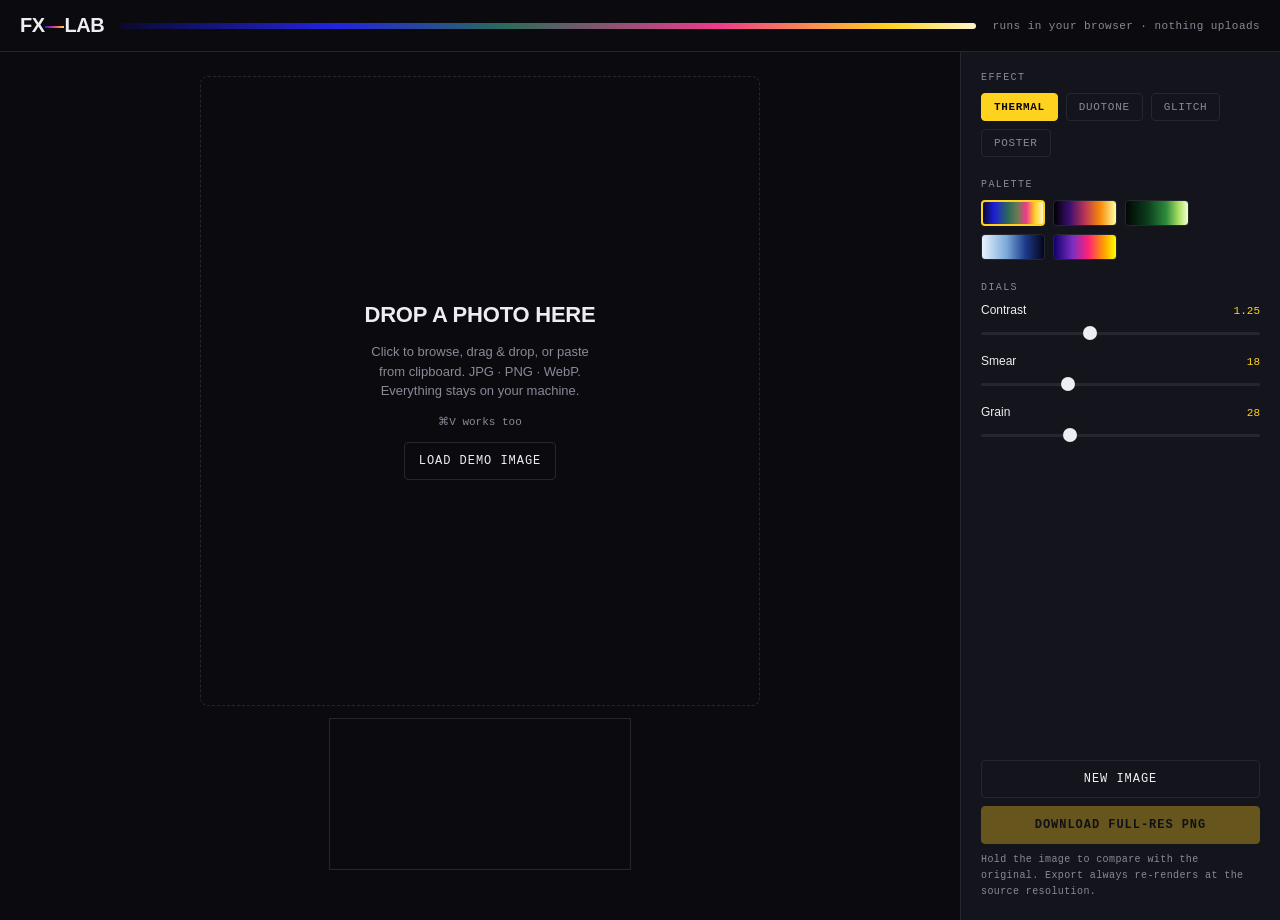
==== fx-lab/index.html @ 8ddd8168 "Add FX LAB image effects tool at /fx-lab Co-Authored-By: Claude Fable 5 <noreply@anthropic.com>" ====
<!DOCTYPE html>
<html lang="en">
<head>
  <meta charset="utf-8">
  <meta name="viewport" content="width=device-width, initial-scale=1">
  <title>FX LAB — image effects</title>
  <meta name="description" content="Upload a photo, apply thermal / duotone / glitch / poster effects in your browser, download full-res. Nothing uploads — everything runs locally.">
  <meta property="og:title" content="FX LAB — image effects">
  <meta property="og:description" content="Browser image effects. Upload, dial in, download. Nothing leaves your machine.">
  <link rel="icon" href="data:image/svg+xml,<svg xmlns='http://www.w3.org/2000/svg' viewBox='0 0 100 100'><text y='.9em' font-size='90'>💀</text></svg>">
  <link rel="stylesheet" href="styles.css">
  <script src="effects.js" defer></script>
  <script src="app.js" defer></script>
</head>
<body>
<div id="app">
  <header>
    <div class="brand">FX<em>—</em>LAB</div>
    <div class="strip" aria-hidden="true"></div>
    <span class="tag">runs in your browser · nothing uploads</span>
  </header>

  <main>
    <section class="stage">
      <div class="drop" id="drop" role="button" tabindex="0" aria-label="Load an image">
        <h2>Drop a photo here</h2>
        <p>Click to browse, drag &amp; drop, or paste from clipboard. JPG · PNG · WebP. Everything stays on your machine.</p>
        <span class="k">⌘V works too</span>
        <button class="btn" id="demoBtn" type="button">Load demo image</button>
      </div>
      <canvas id="view" hidden></canvas>
      <div class="meta" id="meta"></div>
    </section>

    <aside class="rail">
      <div class="group">
        <label>Effect</label>
        <div class="chips" id="fxChips"></div>
      </div>
      <div class="group" id="paletteGroup" hidden>
        <label>Palette</label>
        <div class="swatches" id="swatches"></div>
      </div>
      <div class="group" id="sliderGroup"></div>
      <div class="foot">
        <button class="btn" id="newBtn" type="button">New image</button>
        <button class="btn primary" id="dlBtn" type="button" disabled>Download full-res PNG</button>
        <div class="hint">Hold the image to compare with the original. Export always re-renders at the source resolution.</div>
      </div>
    </aside>
  </main>
</div>

<input type="file" id="file" accept="image/*" hidden>
</body>
</html>
---- fx-lab/styles.css ----
:root{
  color-scheme: dark;
  --bg:#0a0a0f;
  --panel:#14141c;
  --line:#26262f;
  --ink:#ededf2;
  --muted:#8a8a98;
  --accent:#ffd21f;
  --heat-blue:#2222e0;
  --heat-pink:#f03a8c;
  --heat-yellow:#ffd21f;
  --mono:ui-monospace,'SF Mono',SFMono-Regular,Menlo,monospace;
  --sans:-apple-system,BlinkMacSystemFont,'Helvetica Neue',Arial,sans-serif;
}
*{box-sizing:border-box}
html,body{background:var(--bg);color:var(--ink);font-family:var(--sans);margin:0}
#app{min-height:100vh;display:flex;flex-direction:column}

header{
  display:flex;align-items:center;gap:16px;flex-wrap:wrap;
  padding:14px 20px;border-bottom:1px solid var(--line);
}
.brand{font-weight:800;font-size:20px;letter-spacing:-.02em;text-transform:uppercase;white-space:nowrap}
.brand em{font-style:normal;background:linear-gradient(90deg,var(--heat-blue),var(--heat-pink),var(--heat-yellow));
  -webkit-background-clip:text;background-clip:text;color:transparent}
.tag{font-family:var(--mono);font-size:11px;color:var(--muted);letter-spacing:.04em}
.strip{flex:1;min-width:60px;height:6px;border-radius:3px;
  background:linear-gradient(90deg,#0a0a2e,var(--heat-blue) 25%,#2b6a5a 45%,var(--heat-pink) 70%,var(--heat-yellow) 90%,#fff6c8)}

main{flex:1;display:grid;grid-template-columns:1fr 320px;gap:0;align-items:stretch}
@media(max-width:860px){main{grid-template-columns:1fr}}

.stage{display:flex;flex-direction:column;align-items:center;justify-content:center;padding:24px;gap:12px;min-height:60vh}
canvas#view{max-width:100%;max-height:72vh;width:auto;height:auto;display:block;
  border:1px solid var(--line);cursor:grab}
canvas#view:active{cursor:grabbing}
.meta{font-family:var(--mono);font-size:11px;color:var(--muted);letter-spacing:.04em;min-height:14px}

.drop{
  width:min(560px,90%);aspect-ratio:4/5;max-height:70vh;display:flex;flex-direction:column;
  align-items:center;justify-content:center;gap:14px;text-align:center;
  border:1px dashed var(--line);border-radius:8px;padding:32px;cursor:pointer;
  transition:border-color .15s,background .15s;
}
.drop.over{border-color:var(--heat-yellow);background:#14141c}
.drop h2{margin:0;font-size:22px;font-weight:800;text-transform:uppercase;letter-spacing:-.01em;text-wrap:balance}
.drop p{margin:0;color:var(--muted);font-size:13px;max-width:34ch;line-height:1.5}
.drop .k{font-family:var(--mono);font-size:11px;color:var(--muted)}

.rail{border-left:1px solid var(--line);padding:20px;display:flex;flex-direction:column;gap:22px;background:var(--panel)}
@media(max-width:860px){.rail{border-left:none;border-top:1px solid var(--line)}}
.group{display:flex;flex-direction:column;gap:10px}
.group>label{font-family:var(--mono);font-size:10px;text-transform:uppercase;letter-spacing:.14em;color:var(--muted)}

.chips{display:flex;flex-wrap:wrap;gap:8px}
.chip{
  font-family:var(--mono);font-size:11px;letter-spacing:.06em;text-transform:uppercase;
  padding:7px 12px;border:1px solid var(--line);border-radius:4px;background:transparent;
  color:var(--muted);cursor:pointer;transition:all .12s;
}
.chip:hover{color:var(--ink);border-color:#3a3a46}
.chip.on{color:#0a0a0f;background:var(--accent);border-color:var(--accent);font-weight:700}
.chip:focus-visible,button:focus-visible{outline:2px solid var(--accent);outline-offset:2px}

.swatches{display:flex;flex-wrap:wrap;gap:8px}
.swatch{width:64px;height:26px;border-radius:4px;border:1px solid var(--line);cursor:pointer;padding:0;transition:transform .1s}
.swatch:hover{transform:translateY(-1px)}
.swatch.on{border:2px solid var(--accent)}

.slider{display:flex;flex-direction:column;gap:5px}
.slider .row{display:flex;justify-content:space-between;align-items:baseline}
.slider .name{font-size:12px;color:var(--ink)}
.slider .val{font-family:var(--mono);font-size:11px;color:var(--accent);font-variant-numeric:tabular-nums}
input[type=range]{-webkit-appearance:none;appearance:none;width:100%;height:22px;background:transparent;cursor:pointer;margin:0}
input[type=range]::-webkit-slider-runnable-track{height:3px;background:var(--line);border-radius:2px}
input[type=range]::-webkit-slider-thumb{-webkit-appearance:none;appearance:none;width:14px;height:14px;border-radius:50%;
  background:var(--ink);margin-top:-5.5px;border:none;transition:background .12s}
input[type=range]:active::-webkit-slider-thumb{background:var(--accent)}
input[type=range]::-moz-range-track{height:3px;background:var(--line);border-radius:2px}
input[type=range]::-moz-range-thumb{width:14px;height:14px;border-radius:50%;background:var(--ink);border:none}

.btn{
  font-family:var(--mono);font-size:12px;letter-spacing:.08em;text-transform:uppercase;
  padding:11px 14px;border-radius:4px;border:1px solid var(--line);
  background:transparent;color:var(--ink);cursor:pointer;transition:all .12s;
}
.btn:hover{border-color:#3a3a46;background:#1a1a24}
.btn.primary{background:var(--accent);color:#0a0a0f;border-color:var(--accent);font-weight:700}
.btn.primary:hover{background:#ffe15c}
.btn:disabled{opacity:.35;cursor:default}
.rail .foot{margin-top:auto;display:flex;flex-direction:column;gap:8px}
.hint{font-family:var(--mono);font-size:10px;color:var(--muted);letter-spacing:.04em;line-height:1.6}

@media(prefers-reduced-motion:reduce){*{transition:none!important}}
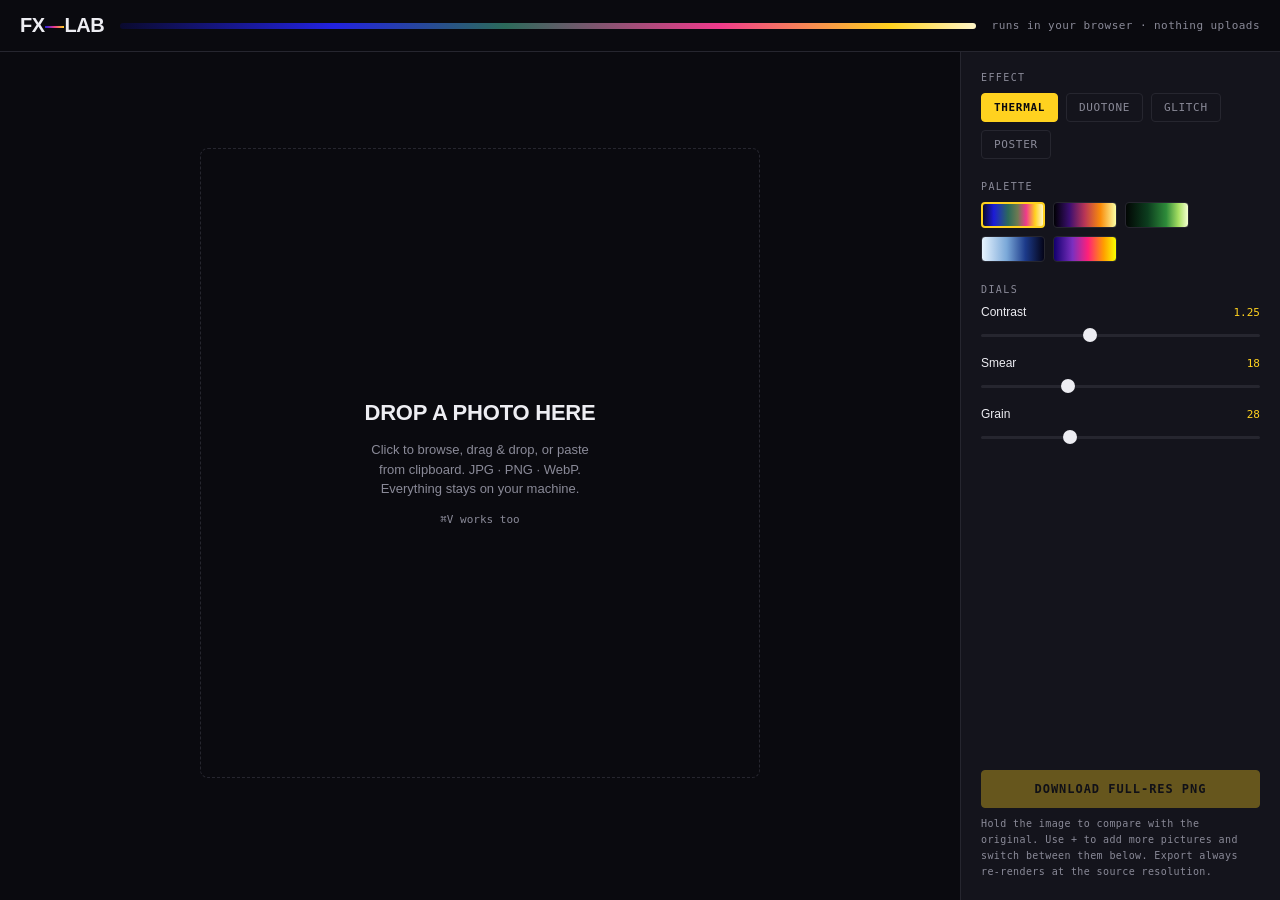
==== commit cab6c890: "FX LAB: multi-image filmstrip, fix hidden-attribute bug, remove demo image Co-Authored-By: Claude Fa" ====
--- a/fx-lab/index.html
+++ b/fx-lab/index.html
@@ -26,9 +26,12 @@
         <h2>Drop a photo here</h2>
         <p>Click to browse, drag &amp; drop, or paste from clipboard. JPG · PNG · WebP. Everything stays on your machine.</p>
         <span class="k">⌘V works too</span>
-        <button class="btn" id="demoBtn" type="button">Load demo image</button>
       </div>
       <canvas id="view" hidden></canvas>
+      <div class="filmstrip" id="filmstrip" hidden>
+        <button class="add-tile" id="addBtn" type="button" aria-label="Add more pictures">+</button>
+        <div class="thumbs" id="thumbs"></div>
+      </div>
       <div class="meta" id="meta"></div>
     </section>
 
@@ -43,14 +46,13 @@
       </div>
       <div class="group" id="sliderGroup"></div>
       <div class="foot">
-        <button class="btn" id="newBtn" type="button">New image</button>
         <button class="btn primary" id="dlBtn" type="button" disabled>Download full-res PNG</button>
-        <div class="hint">Hold the image to compare with the original. Export always re-renders at the source resolution.</div>
+        <div class="hint">Hold the image to compare with the original. Use + to add more pictures and switch between them below. Export always re-renders at the source resolution.</div>
       </div>
     </aside>
   </main>
 </div>
 
-<input type="file" id="file" accept="image/*" hidden>
+<input type="file" id="file" accept="image/*" multiple hidden>
 </body>
 </html>
--- a/fx-lab/styles.css
+++ b/fx-lab/styles.css
@@ -92,3 +92,22 @@
 .hint{font-family:var(--mono);font-size:10px;color:var(--muted);letter-spacing:.04em;line-height:1.6}
 
 @media(prefers-reduced-motion:reduce){*{transition:none!important}}
+
+/* hidden must always win, even over display rules above */
+[hidden]{display:none!important}
+
+.filmstrip{display:flex;align-items:center;gap:8px;max-width:100%;overflow-x:auto;padding:4px 2px;-webkit-overflow-scrolling:touch}
+.thumbs{display:flex;gap:8px}
+.add-tile{
+  flex:0 0 auto;width:56px;height:56px;border:1px dashed var(--line);border-radius:6px;
+  background:transparent;color:var(--muted);font-size:26px;line-height:1;cursor:pointer;
+  transition:border-color .12s,color .12s;
+}
+.add-tile:hover{border-color:var(--accent);color:var(--accent)}
+.thumb{
+  flex:0 0 auto;width:56px;height:56px;padding:0;border:1px solid var(--line);border-radius:6px;
+  overflow:hidden;cursor:pointer;background:#000;transition:border-color .12s;
+}
+.thumb canvas{width:100%;height:100%;display:block}
+.thumb:hover{border-color:#3a3a46}
+.thumb.on{border:2px solid var(--accent)}
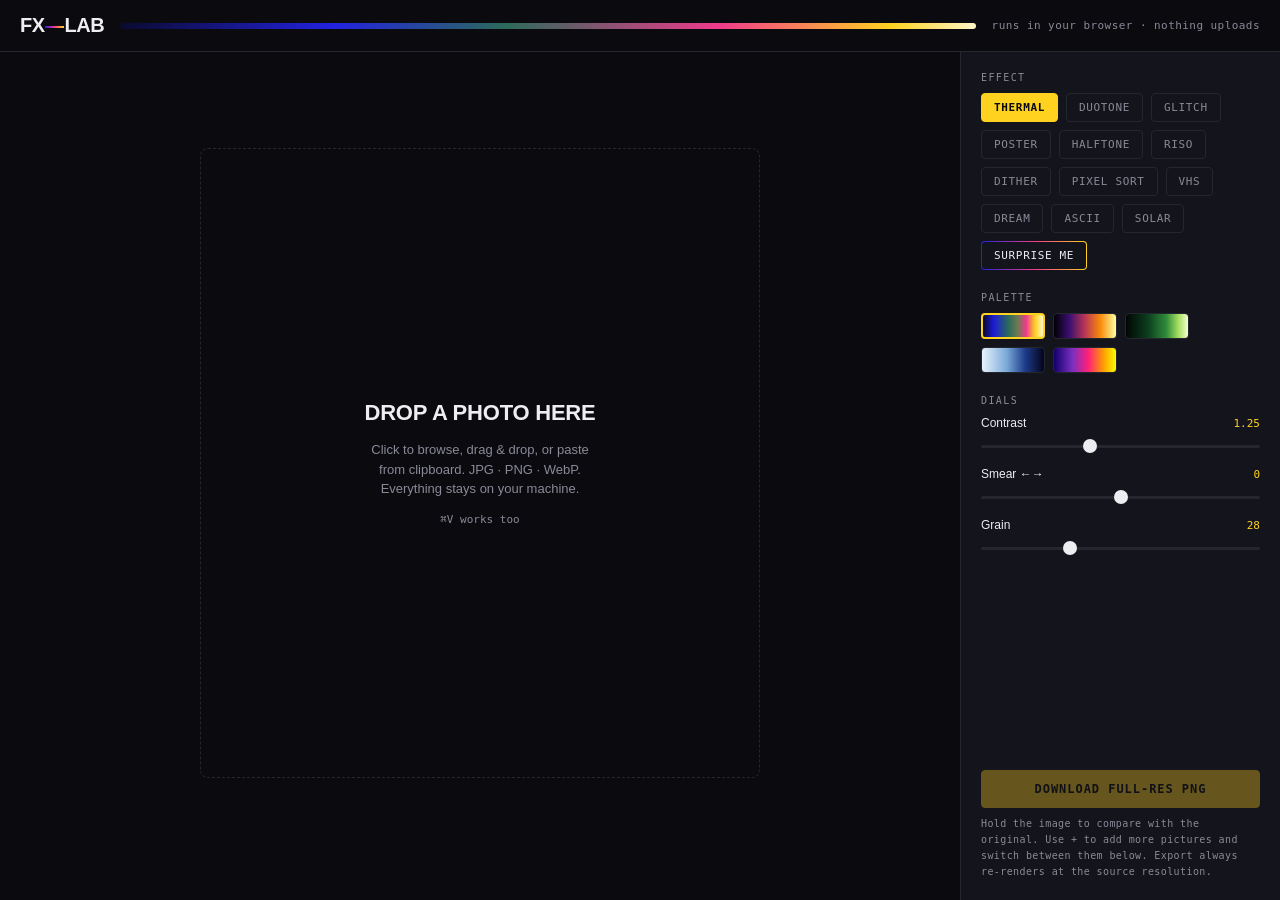
==== commit e589ad7a: "FX LAB: cache-bust asset URLs (?v=3) Co-Authored-By: Claude Fable 5 <noreply@anthropic.com>" ====
--- a/fx-lab/index.html
+++ b/fx-lab/index.html
@@ -8,9 +8,9 @@
   <meta property="og:title" content="FX LAB — image effects">
   <meta property="og:description" content="Browser image effects. Upload, dial in, download. Nothing leaves your machine.">
   <link rel="icon" href="data:image/svg+xml,<svg xmlns='http://www.w3.org/2000/svg' viewBox='0 0 100 100'><text y='.9em' font-size='90'>💀</text></svg>">
-  <link rel="stylesheet" href="styles.css">
-  <script src="effects.js" defer></script>
-  <script src="app.js" defer></script>
+  <link rel="stylesheet" href="styles.css?v=3">
+  <script src="effects.js?v=3" defer></script>
+  <script src="app.js?v=3" defer></script>
 </head>
 <body>
 <div id="app">
--- a/fx-lab/styles.css
+++ b/fx-lab/styles.css
@@ -111,3 +111,24 @@
 .thumb canvas{width:100%;height:100%;display:block}
 .thumb:hover{border-color:#3a3a46}
 .thumb.on{border:2px solid var(--accent)}
+
+.chip.surprise{
+  color:var(--ink);border:1px solid transparent;
+  background:linear-gradient(var(--panel),var(--panel)) padding-box,
+             linear-gradient(90deg,var(--heat-blue),var(--heat-pink),var(--heat-yellow)) border-box;
+}
+.chip.surprise:hover{color:#fff;filter:brightness(1.25)}
+
+/* ── phone editing: pin the picture, scroll the dials underneath ── */
+@media(max-width:860px){
+  .stage{
+    position:sticky; top:0; z-index:30; background:var(--bg);
+    min-height:0; padding:10px 12px 8px; gap:8px;
+    border-bottom:1px solid var(--line);
+  }
+  canvas#view{max-height:40vh}
+  .meta{display:none}
+  .filmstrip{padding:2px}
+  .add-tile,.thumb{width:44px;height:44px}
+  .drop{aspect-ratio:auto;min-height:46vh}
+}
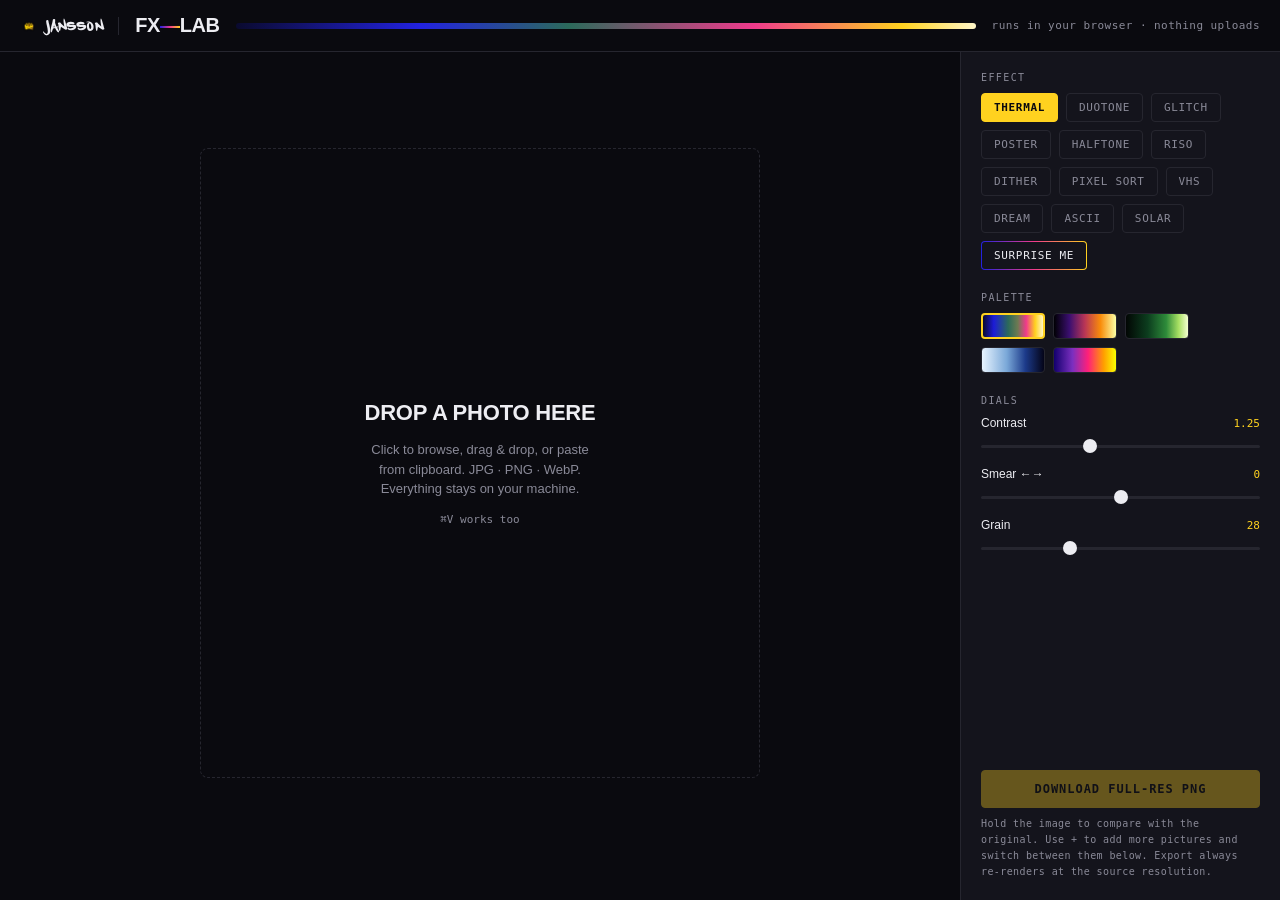
==== commit 7876d017: "FX LAB: crown + JANSSON home link to main site (v4) Co-Authored-By: Claude Fable 5 <noreply@anthropi" ====
--- a/fx-lab/index.html
+++ b/fx-lab/index.html
@@ -8,13 +8,16 @@
   <meta property="og:title" content="FX LAB — image effects">
   <meta property="og:description" content="Browser image effects. Upload, dial in, download. Nothing leaves your machine.">
   <link rel="icon" href="data:image/svg+xml,<svg xmlns='http://www.w3.org/2000/svg' viewBox='0 0 100 100'><text y='.9em' font-size='90'>💀</text></svg>">
-  <link rel="stylesheet" href="styles.css?v=3">
-  <script src="effects.js?v=3" defer></script>
-  <script src="app.js?v=3" defer></script>
+  <link rel="stylesheet" href="styles.css?v=4">
+  <script src="effects.js?v=4" defer></script>
+  <script src="app.js?v=4" defer></script>
 </head>
 <body>
 <div id="app">
   <header>
+    <a class="home" href="https://janssonliam.de/" aria-label="Back to janssonliam.de">
+      <img src="/crown.png" alt="">JANSSON
+    </a>
     <div class="brand">FX<em>—</em>LAB</div>
     <div class="strip" aria-hidden="true"></div>
     <span class="tag">runs in your browser · nothing uploads</span>
--- a/fx-lab/styles.css
+++ b/fx-lab/styles.css
@@ -132,3 +132,19 @@
   .add-tile,.thumb{width:44px;height:44px}
   .drop{aspect-ratio:auto;min-height:46vh}
 }
+
+/* ── crown home link — back to the mothership ── */
+@font-face{
+  font-family:'Captions';
+  src:url('/Captions.woff2') format('woff2');
+  font-display:swap;
+}
+.home{
+  display:flex;align-items:center;gap:8px;
+  font-family:'Captions','Arial Black',sans-serif;
+  font-size:15px;letter-spacing:.05em;color:var(--ink);
+  text-decoration:none;padding-right:14px;border-right:1px solid var(--line);
+  transition:opacity .12s;
+}
+.home:hover{opacity:.7}
+.home img{height:18px;width:auto;display:block}
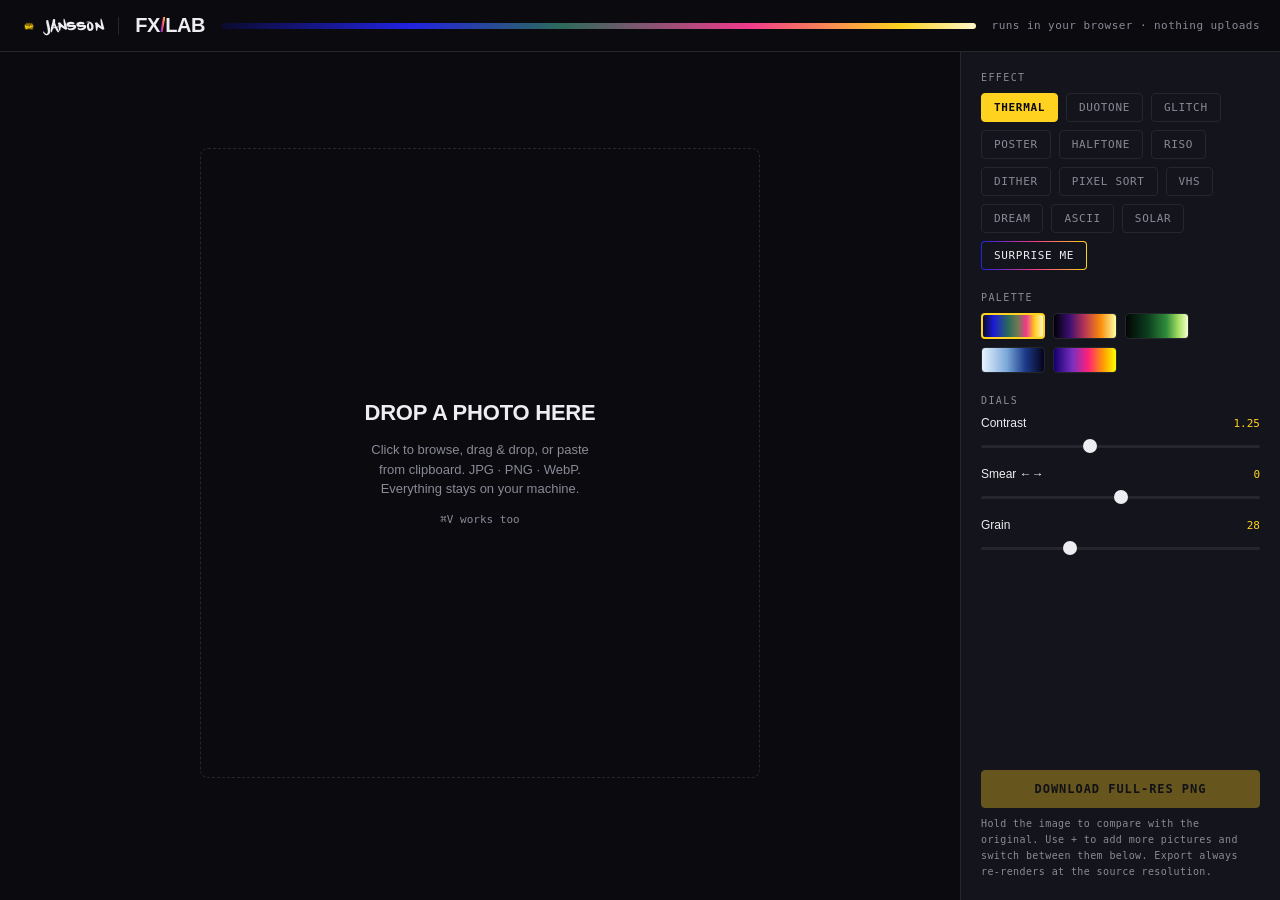
==== commit 04c670e2: "Copy pass: drop em dashes across site and FX LAB Co-Authored-By: Claude Fable 5 <noreply@anthropic.c" ====
--- a/fx-lab/index.html
+++ b/fx-lab/index.html
@@ -3,9 +3,9 @@
 <head>
   <meta charset="utf-8">
   <meta name="viewport" content="width=device-width, initial-scale=1">
-  <title>FX LAB — image effects</title>
-  <meta name="description" content="Upload a photo, apply thermal / duotone / glitch / poster effects in your browser, download full-res. Nothing uploads — everything runs locally.">
-  <meta property="og:title" content="FX LAB — image effects">
+  <title>FX LAB · image effects</title>
+  <meta name="description" content="Upload a photo, apply thermal / duotone / glitch / poster effects in your browser, download full-res. Nothing uploads, everything runs locally.">
+  <meta property="og:title" content="FX LAB · image effects">
   <meta property="og:description" content="Browser image effects. Upload, dial in, download. Nothing leaves your machine.">
   <link rel="icon" href="data:image/svg+xml,<svg xmlns='http://www.w3.org/2000/svg' viewBox='0 0 100 100'><text y='.9em' font-size='90'>💀</text></svg>">
   <link rel="stylesheet" href="styles.css?v=4">
@@ -18,7 +18,7 @@
     <a class="home" href="https://janssonliam.de/" aria-label="Back to janssonliam.de">
       <img src="/crown.png" alt="">JANSSON
     </a>
-    <div class="brand">FX<em>—</em>LAB</div>
+    <div class="brand">FX<em>/</em>LAB</div>
     <div class="strip" aria-hidden="true"></div>
     <span class="tag">runs in your browser · nothing uploads</span>
   </header>
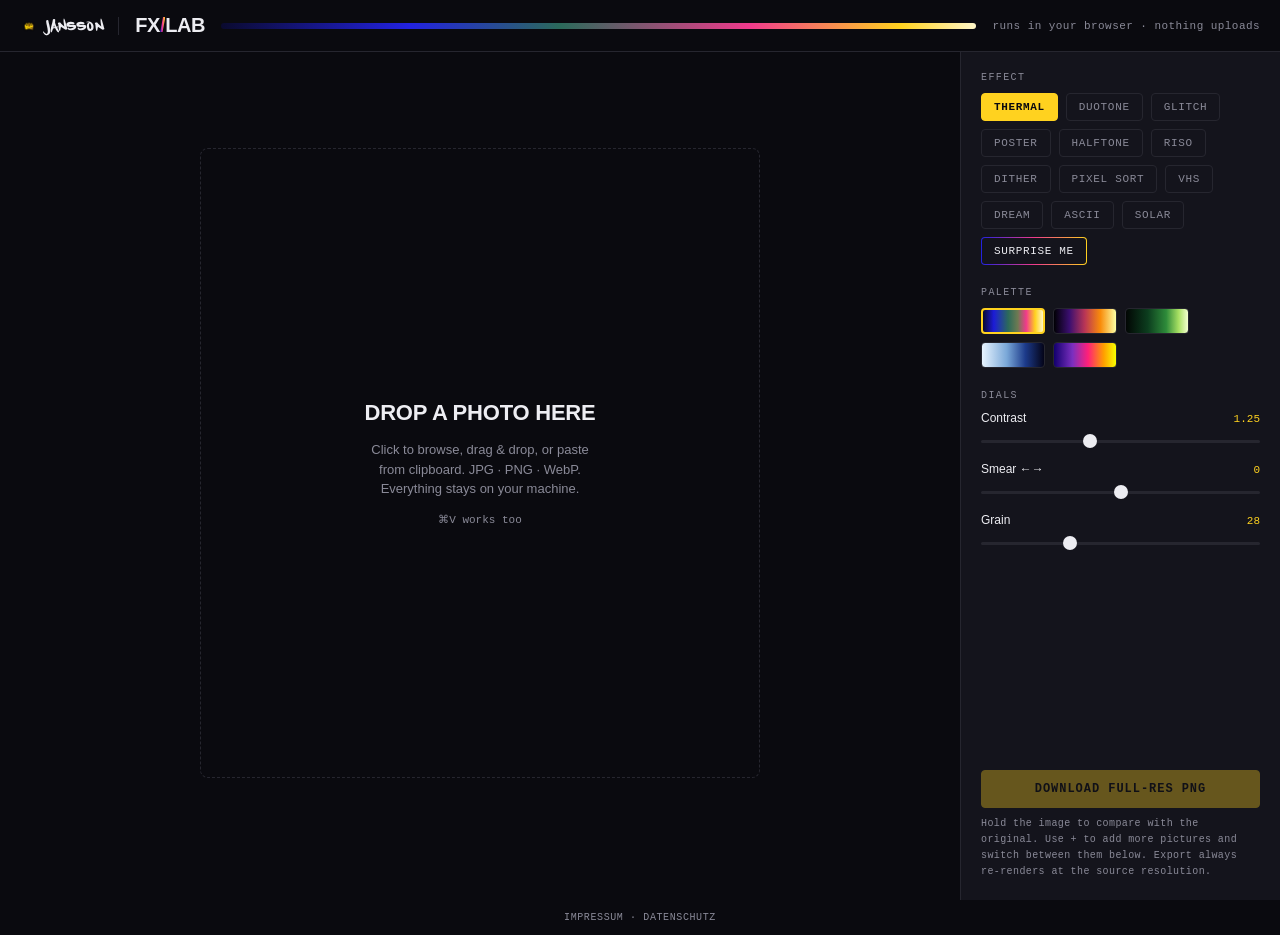
==== commit 3d2868a7: "Datenschutz: browser-tools section; legal links on FX LAB + INSPO Co-Authored-By: Claude Fable 5 <no" ====
--- a/fx-lab/index.html
+++ b/fx-lab/index.html
@@ -8,9 +8,9 @@
   <meta property="og:title" content="FX LAB · image effects">
   <meta property="og:description" content="Browser image effects. Upload, dial in, download. Nothing leaves your machine.">
   <link rel="icon" href="data:image/svg+xml,<svg xmlns='http://www.w3.org/2000/svg' viewBox='0 0 100 100'><text y='.9em' font-size='90'>💀</text></svg>">
-  <link rel="stylesheet" href="styles.css?v=4">
-  <script src="effects.js?v=4" defer></script>
-  <script src="app.js?v=4" defer></script>
+  <link rel="stylesheet" href="styles.css?v=5">
+  <script src="effects.js?v=5" defer></script>
+  <script src="app.js?v=5" defer></script>
 </head>
 <body>
 <div id="app">
@@ -56,6 +56,10 @@
   </main>
 </div>
 
+<footer class="legal">
+  <a href="/impressum.html">Impressum</a> · <a href="/datenschutz.html">Datenschutz</a>
+</footer>
+
 <input type="file" id="file" accept="image/*" multiple hidden>
 </body>
 </html>
--- a/fx-lab/styles.css
+++ b/fx-lab/styles.css
@@ -148,3 +148,8 @@
 }
 .home:hover{opacity:.7}
 .home img{height:18px;width:auto;display:block}
+
+/* legal footer */
+.legal{padding:12px;text-align:center;font-family:var(--mono);font-size:10px;letter-spacing:.06em;text-transform:uppercase;color:var(--muted)}
+.legal a{color:var(--muted);text-decoration:none}
+.legal a:hover{color:var(--ink)}
